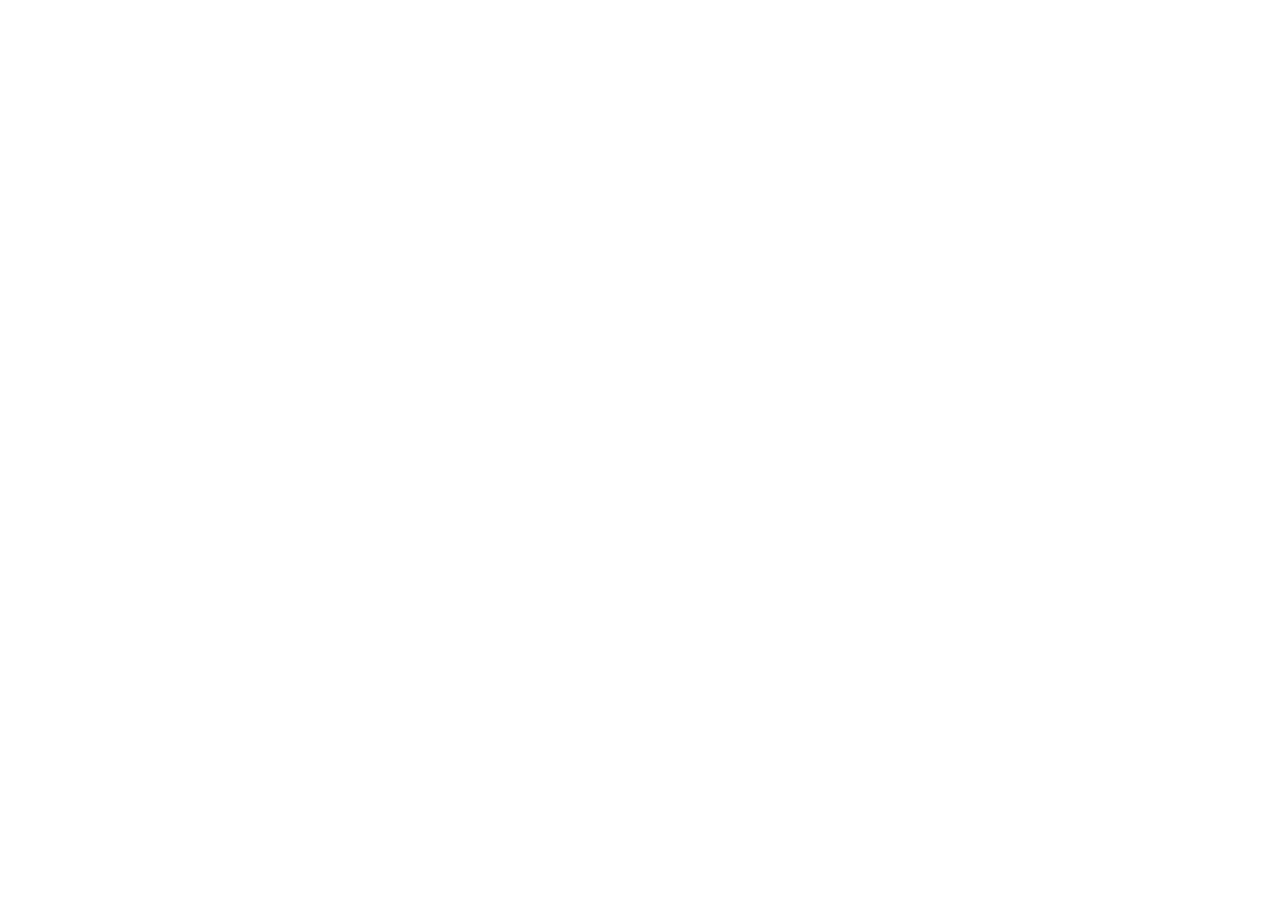
==== pets.html @ b19da433 "feat: file for main sheet" ====
<!DOCTYPE html>
<html lang="en">

<head>
  <meta charset="UTF-8">
  <meta name="viewport" content="width=device-width, initial-scale=1.0">
  <link rel="stylesheet" href="pets.css">
  <title>Cozy House</title>
</head>

<body>

</body>

</html>
---- pets.css ----
* {
  padding: 0;
  margin: 0;
  box-sizing: border-box;
}

a,
button,
.card-size-dec,
.contact a,
.footer-icons-container a,
.wishing-button-container,
.timer-button-container,
.gifts-card-main-text,
.header-nav-list a,
.burger-container,
.slide-card-box {
  transition: all 0.3s cubic-bezier(0.4, 0, 0.2, 1);
}

h2 {
  font-weight: 400;
}

html {
  scroll-behavior: smooth;
}

:root {
  --xwite: #F6F6F6;
  --xgray: #CDCDCD;
  --xdark-gray: #545454;
  --xblack: #292929;
  --kind-ligh: #FDDCC4;
  --kind-dark: #F1CDB3;
  --xradial: radial-gradient(#5B483A, #262425);
  --georgia: Georgia sans-serif;
  --arial: Arial sans-serif;
}
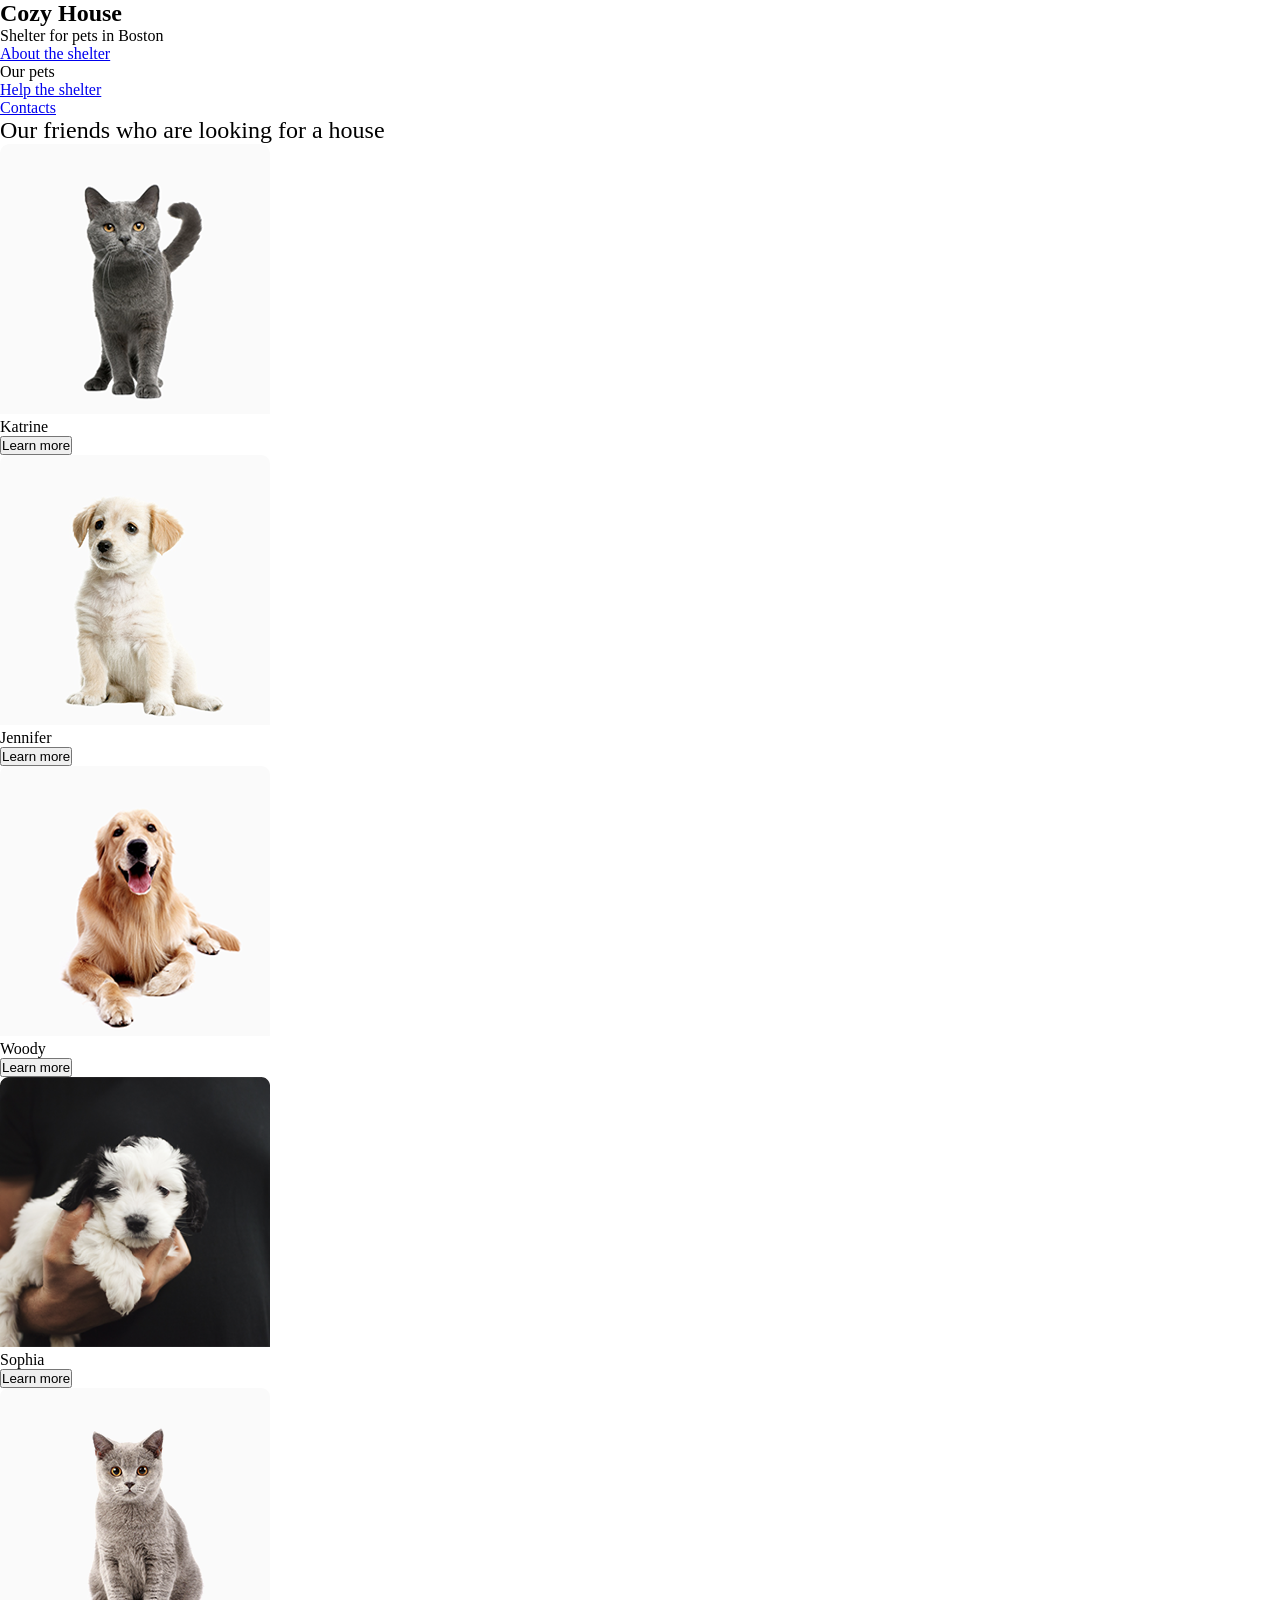
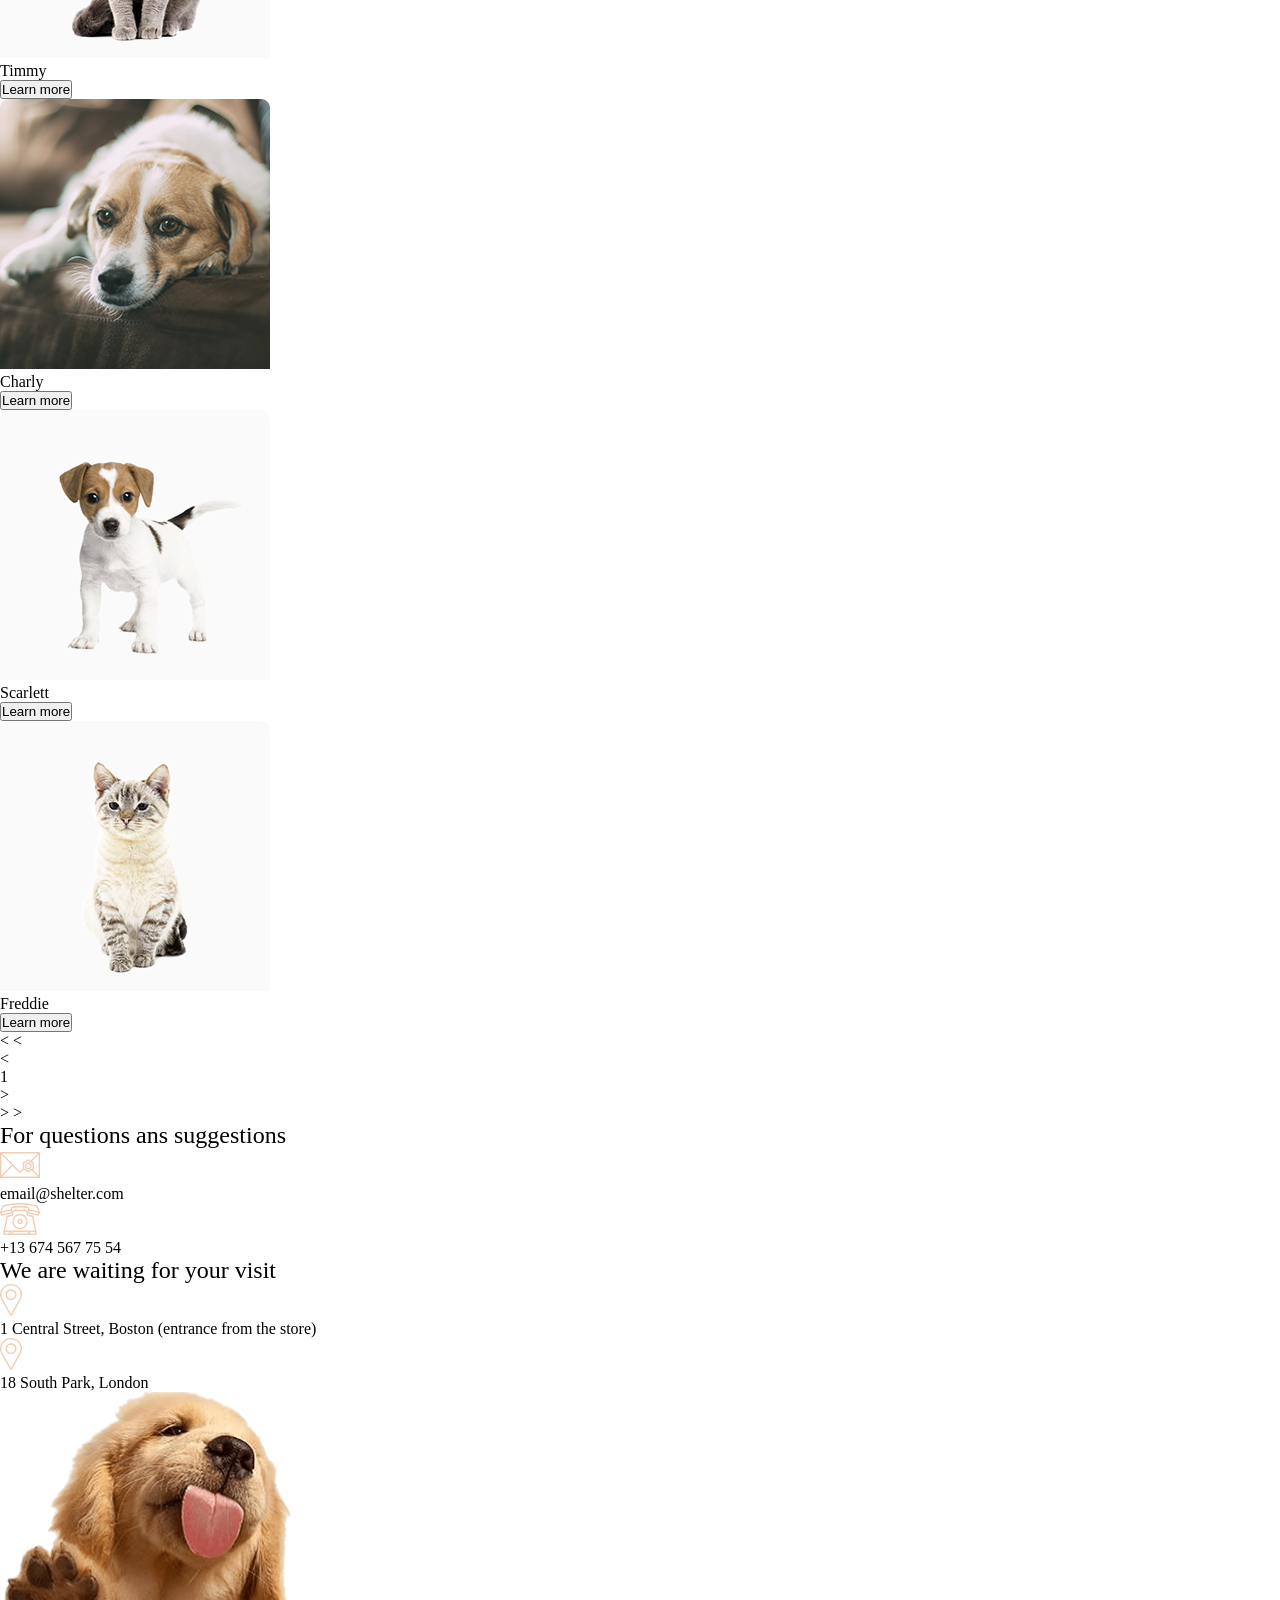
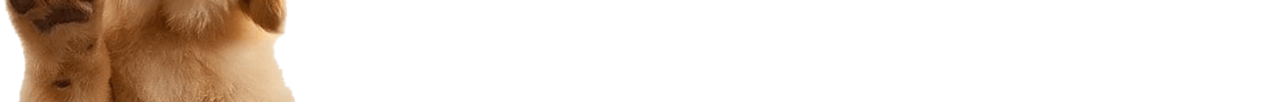
==== commit 46c09851: "feat: completed all the sheet for pets" ====
--- a/pets.html
+++ b/pets.html
@@ -9,7 +9,233 @@
 </head>
 
 <body>
-
+  <header class="header">
+    <section class="header-top">
+      <div class="header-text-container">
+        <div class="relative-container">  
+          <h1>Cozy House</h1>
+          <a href="index.html" class="overlay-link"></a>
+        </div>
+        <p>Shelter for pets in Boston</p>
+      </div>
+
+      <div class="header-list-container">
+        <ul>
+          <li><a href="index.html#about">About the shelter</a></li>
+          <li class="selected-list"><a>Our pets</a></li>
+          <li><a href="index.html#help">Help the shelter</a></li>
+          <li><a href="#contacts">Contacts</a></li>
+        </ul>
+      </div>
+    </section>
+  </header>
+
+  <main class="main">
+    <div class="main-flex-container">
+      <div class="main-header-container">
+        <h2>Our friends who 
+are looking for a house</h2>
+      </div>
+
+      <div class="main-grid-container">
+        <div class="looking-cards-block" id="Katrine">
+            <div class="looking-cards-block-img-container">
+              <img src="src/img/pets-katrine.png" alt="a cute cat">
+            </div>
+
+            <div class="looking-cards-block-name-container">
+              <p>Katrine</p>
+            </div>
+
+            <div class="looking-cards-block-button-container">
+              <button class="looking-cards-block-button white-button">Learn more</button>
+            </div>
+          </div>
+
+          <div class="looking-cards-block" id="Jennifer">
+            <div class="looking-cards-block-img-container">
+              <img src="src/img/pets-jennifer.png" alt="a cute white puppy">
+            </div>
+
+            <div class="looking-cards-block-name-container">
+              <p>Jennifer</p>
+            </div>
+
+            <div class="looking-cards-block-button-container">
+              <button class="looking-cards-block-button white-button">Learn more</button>
+            </div>
+          </div>
+
+          <div class="looking-cards-block" id="Woody">
+            <div class="looking-cards-block-img-container">
+              <img src="src/img/pets-woody.png" alt="a cute golden dog">
+            </div>
+
+            <div class="looking-cards-block-name-container">
+              <p>Woody</p>
+            </div>
+
+            <div class="looking-cards-block-button-container">
+              <button class="looking-cards-block-button white-button">Learn more</button>
+            </div>
+          </div>
+
+          <div class="looking-cards-block" id="Sophia">
+            <div class="looking-cards-block-img-container">
+              <img src="src/img/sophia.png" alt="a cute dog">
+            </div>
+
+            <div class="looking-cards-block-name-container">
+              <p>Sophia</p>
+            </div>
+
+            <div class="looking-cards-block-button-container">
+              <button class="looking-cards-block-button white-button">Learn more</button>
+            </div>
+          </div>
+
+          <div class="looking-cards-block" id="Timmy">
+            <div class="looking-cards-block-img-container">
+              <img src="src/img/timmy.png" alt="a cute gray cat">
+            </div>
+
+            <div class="looking-cards-block-name-container">
+              <p>Timmy</p>
+            </div>
+
+            <div class="looking-cards-block-button-container">
+              <button class="looking-cards-block-button white-button">Learn more</button>
+            </div>
+          </div>
+
+          <div class="looking-cards-block" id="Charly">
+            <div class="looking-cards-block-img-container">
+              <img src="src/img/charly.png" alt="a cute dog lying in a bed">
+            </div>
+
+            <div class="looking-cards-block-name-container">
+              <p>Charly</p>
+            </div>
+
+            <div class="looking-cards-block-button-container">
+              <button class="looking-cards-block-button white-button">Learn more</button>
+            </div>
+          </div>
+
+          <div class="looking-cards-block" id="Scarlett">
+            <div class="looking-cards-block-img-container">
+              <img src="src/img/scarlet.png" alt="a cute puppy">
+            </div>
+
+            <div class="looking-cards-block-name-container">
+              <p>Scarlett</p>
+            </div>
+
+            <div class="looking-cards-block-button-container">
+              <button class="looking-cards-block-button white-button">Learn more</button>
+            </div>
+          </div>
+
+          <div class="looking-cards-block" id="Freddie">
+            <div class="looking-cards-block-img-container">
+              <img src="src/img/freddie.png" alt="a cute bright kitten">
+            </div>
+
+            <div class="looking-cards-block-name-container">
+              <p>Freddie</p>
+            </div>
+
+            <div class="looking-cards-block-button-container">
+              <button class="looking-cards-block-button white-button">Learn more</button>
+            </div>
+          </div>
+      </div>
+
+      <div class="main-buttons-container">
+        <div class="main-button main-button-double-left inactive-nav">
+          &lt; &lt;
+        </div>
+
+        <div class="main-button main-button-left inactive-nav">
+          &lt;
+        </div>
+
+        <div class="sheet-number">
+          1
+        </div>
+
+        <div class="main-button main-button-right active-nav">
+          &gt;
+        </div>
+
+        <div class="main-button main-button-double-right active-nav">
+          &gt; &gt;
+        </div>
+      </div>
+    </div>
+  </main>
+
+  <footer class="footer" id="contacts">
+    <div class="footer-questions-container">
+      <div class="footer-questions-header-container">
+        <h2>For questions ans suggestions</h2>
+      </div>
+
+      <div class="footer-questions-email-conatiner relative-container">
+        <div class="footer-questions-email-img-container">
+          <img src="src/img/icon-email.svg" alt="an icon of an envelope">
+        </div>
+
+        <div class="footer-questions-email-text-container">
+          <p>email@shelter.com</p>
+        </div>
+        <a href="mailto:email@shelter.com" class="overlay-link"></a>
+      </div>
+
+      <div class="footer-questions-phone-conatiner relative-container">
+        <div class="footer-questions-phone-img-container">
+          <img src="src/img/icon-phone.svg" alt="an icon of a telephone">
+        </div>
+
+        <div class="footer-questions-email-text-container">
+          <p>+13 674 567 75 54</p>
+        </div>
+        <a href="tel:+136745677554" class="overlay-link"></a>
+      </div>
+    </div>
+
+    <div class="footer-location-container">
+      <div class="footer-location-header-container">
+        <h2>We are waiting for your visit</h2>
+      </div>
+
+      <div class="footer-location-line-container relative-container">
+        <div class="footer-location-line-img-container">
+          <img src="src/img/icon-marker.svg" alt="an icon of a point of the map">
+        </div>
+
+        <div class="footer-location-line-text-container">
+          <p>1 Central Street, Boston (entrance from the store)</p>
+        </div>
+        <a href="https://maps.google.com/?q=1+Central+Street,+Boston,+MA" class="overlay-link"></a>
+      </div>
+
+      <div class="footer-location-line-container relative-container">
+        <div class="footer-location-line-img-container">
+          <img src="src/img/icon-marker.svg" alt="an icon of a point of the map">
+        </div>
+
+        <div class="footer-location-line-text-container">
+          <p>18 South Park, London</p>
+        </div>
+        <a href="https://maps.google.com/?q=18+South+Park,+London" class="overlay-link"></a>
+      </div>
+    </div>
+
+    <div class="footer-main-img-container">
+      <img src="src/img/footer-puppy.png" alt="a really cute golden puppy with his tongue">
+    </div>
+  </footer>
 </body>
 
 </html>
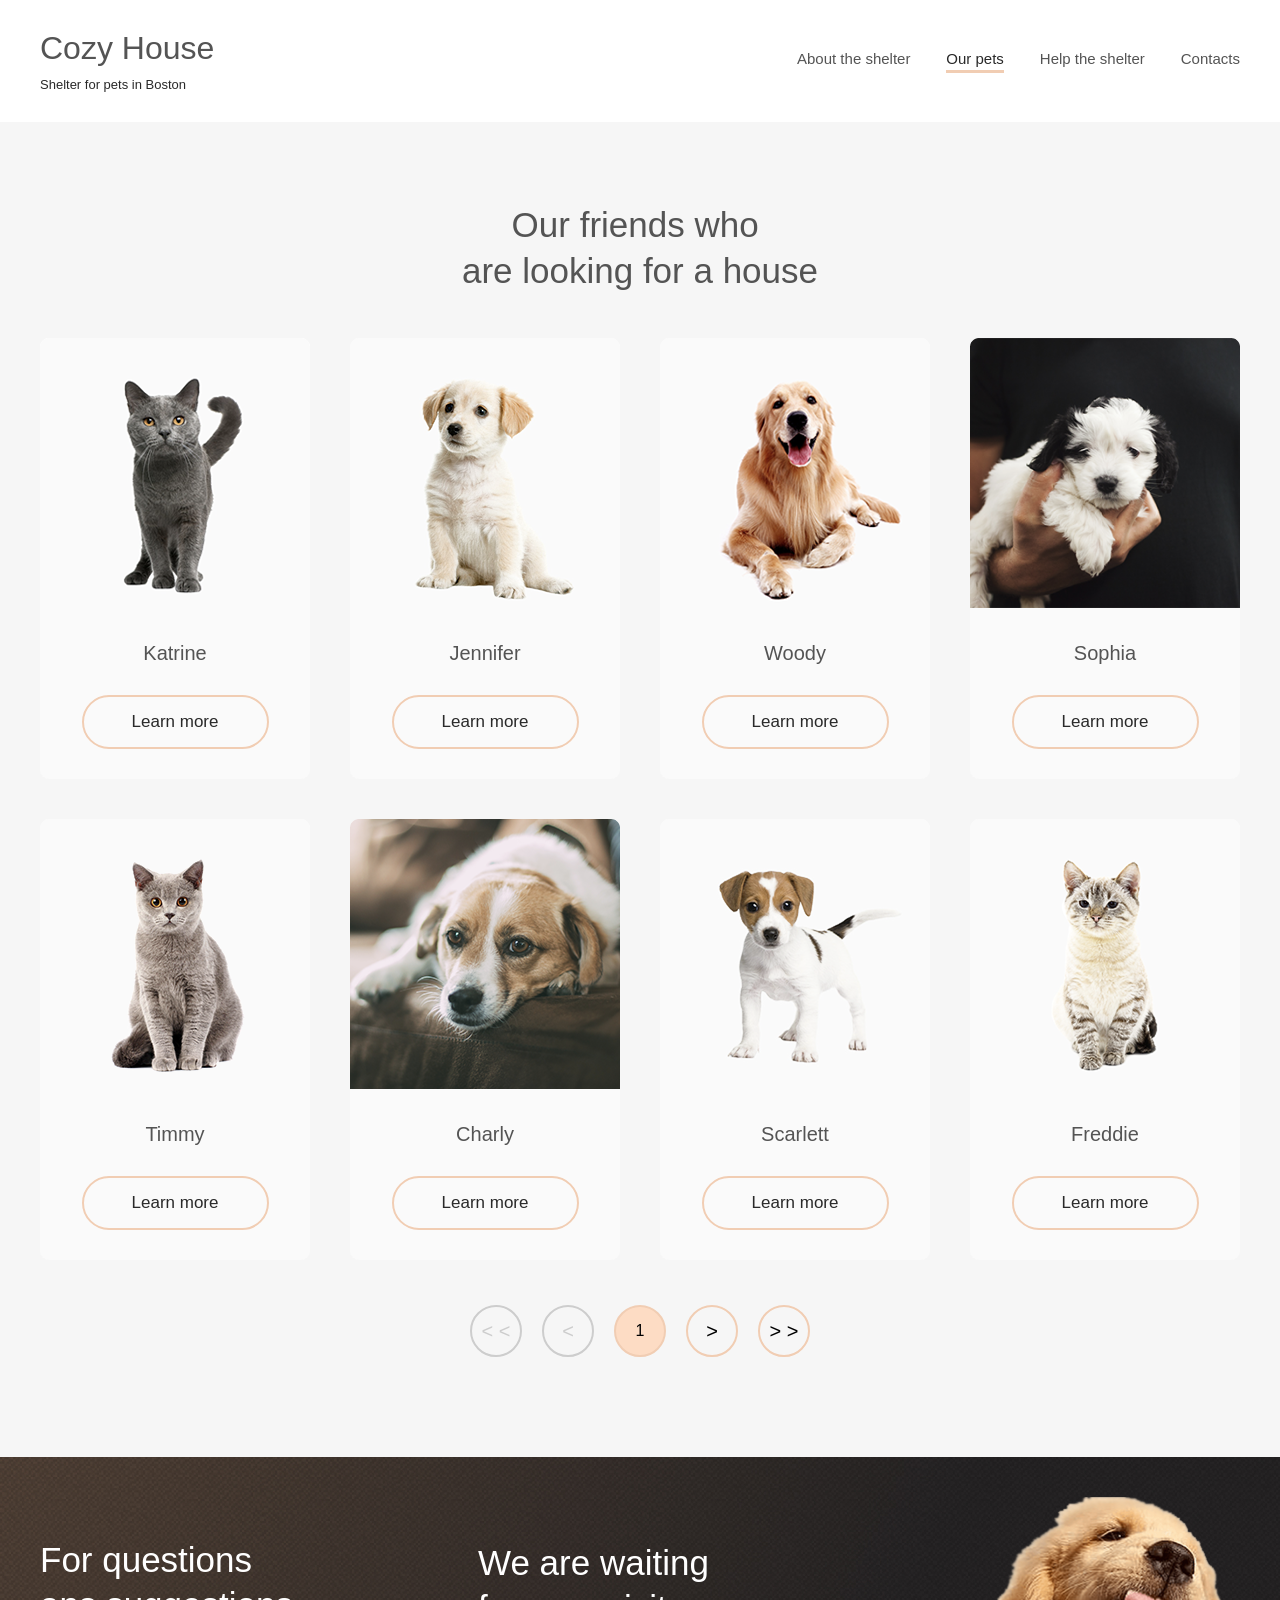
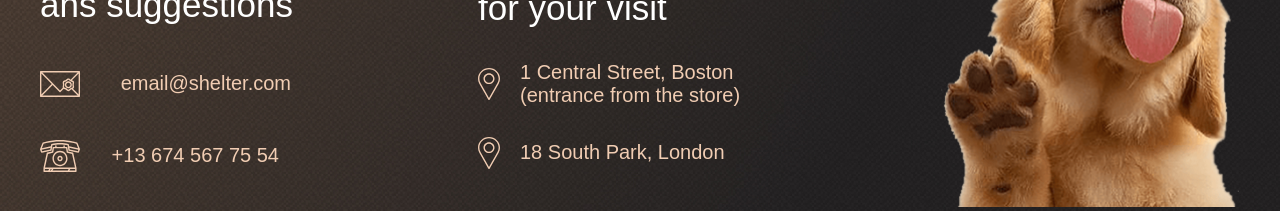
==== commit eb8db13c: "feat: added a favicon" ====
--- a/pets.html
+++ b/pets.html
@@ -5,6 +5,7 @@
   <meta charset="UTF-8">
   <meta name="viewport" content="width=device-width, initial-scale=1.0">
   <link rel="stylesheet" href="pets.css">
+  <link rel="icon" href="src/img/favicon.png" type="image/png">
   <title>Cozy House</title>
 </head>
 
--- a/pets.css
+++ b/pets.css
@@ -2,6 +2,31 @@
   padding: 0;
   margin: 0;
   box-sizing: border-box;
+}
+
+ul,
+ol {
+  list-style: none;
+  margin: 0;
+  padding: 0;
+}
+
+button {
+  background: none;
+  border: none;
+  padding: 0;
+  margin: 0;
+  font: inherit;
+  color: inherit;
+  cursor: pointer;
+  outline: none;
+}
+
+a {
+  text-decoration: none;
+  color: inherit;
+  background-color: transparent;
+  cursor: pointer;
 }
 
 a,
@@ -24,6 +49,7 @@
 
 html {
   scroll-behavior: smooth;
+  background-color: #e5e5e5;
 }
 
 :root {
@@ -34,6 +60,408 @@
   --kind-ligh: #FDDCC4;
   --kind-dark: #F1CDB3;
   --xradial: radial-gradient(#5B483A, #262425);
-  --georgia: Georgia sans-serif;
-  --arial: Arial sans-serif;
+  --georgia: Georgia, sans-serif;
+  --arial: Arial, sans-serif;
+  --side-padding: 0px 40px;
+}
+
+@media (hover:hover){
+  .header-list-container li:hover {
+    color: #292929;
+    font-weight: 500;
+  }
+
+  .looking-cards-block-button-container:hover {
+    background-color: #FDDCC4;
+    cursor: pointer;
+  }
+
+  .active-nav:hover {
+    cursor: pointer;
+    background-color: #FDDCC4;
+  }
+
+  .sheet-number:hover {
+    background-color: #FAFAFA;
+    cursor: pointer;
+  }
+
+  .inactive-nav {
+    pointer-events: none;
+  }
+}
+
+body {
+  max-width: 1280px;
+  width: 100%;
+  font-family: var(--arial);
+  background-color: #fff;
+}
+
+h1 {
+  font-family: var(--georgia);
+  color: #545454;
+  font-size: 32px;
+  letter-spacing: 6%;
+  font-weight: 400;
+  margin-bottom: 10px;
+}
+
+html {
+  display: flex;
+  justify-content: center;
+}
+
+.header-text-container p {
+  color: #292929;
+  font-size: 13px;
+  letter-spacing: 10%;
+  font-weight: 400;
+}
+
+header {
+  background-color: #FFFFFF;
+  padding: 30px 40px 0 40px;
+}
+
+.header-top {
+  display: flex;
+  justify-content: space-between;
+  align-items: center;
+  margin-bottom: 30px;
+}
+
+.header-list-container {
+  max-width: 443px;
+  width: 100%;
+  font-size: 15px;
+  font-weight: 400;
+}
+
+.header-list-container ul {
+  display: flex;
+  justify-content: space-between;
+  color: #545454;
+}
+
+.header-list-container li {
+  padding-bottom: 3px;
+}
+
+.selected-list {
+  color: #292929;
+  border-bottom: 3px solid #F1CDB3;
+  pointer-events: none;
+  cursor: default;
+}
+
+.main {
+  background-color: #F6F6F6;
+  padding: 80px 40px 100px 40px;
+}
+
+.main-header-container {
+  max-width: 400px;
+  width: 100%;
+}
+
+.main-header-container h2{
+  white-space: pre;
+  font-weight: 400;
+  text-align: center;
+  color: #545454;
+  font-family: var(--georgia);
+  font-size: 35px;
+  line-height: 130%;
+  letter-spacing: 6%;
+}
+
+.main-flex-container {
+  display: flex;
+  flex-direction: column;
+  align-items: center;
+  gap: 45px;
+}
+
+.main-grid-container {
+  display: grid;
+  grid-template-columns: repeat(4, 1fr);
+  gap: 40px;
+}
+
+.looking {
+  background-color: #FAFAFA;
+  padding: 80px 40px 100px 40px;
+  display: flex;
+  flex-direction: column;
+  align-items: center;
+  gap: 60px;
+}
+
+.looking-header-container {
+  max-width: 400px;
+  width: 100%;
+  text-align: center;
+}
+
+.looking-header-container h2 {
+  white-space: pre;
+  color: #545454;
+  font-size: 35px;
+  line-height: 130%;
+  letter-spacing: 6%;
+  font-family: var(--georgia);
+}
+
+.looking-cards-container {
+  max-width: 1200px;
+  width: 100%;
+  display: flex;
+  justify-content: space-between;
+  align-items: center;
+}
+
+.looking-cards-outer-flex {
+  display: flex;
+  gap: 90px;
+}
+
+
+
+.looking-cards-block {
+  border-radius: 9px;
+  background-color: #FAFAFA;
+  max-width: 270px;
+  width: 100%;
+  display: flex;
+  align-items: center;
+  flex-direction: column;
+  gap: 30px;
+}
+
+
+
+.looking-cards-block-name-container p {
+  color: #545454;
+  font-size: 20px;
+  letter-spacing: 6%;
+  font-family: var(--georgia);
+}
+
+.looking-cards-block-button-container {
+  padding: 15px 0;
+  margin-bottom: 30px;
+  max-width: 187px;
+  width: 100%;
+  display: flex;
+  justify-content: center;
+  align-items: center;
+  border-radius: 100px;
+  border: 2px solid #F1CDB3;
+  transition: 0.5s;
+}
+
+.looking-cards-block-button {
+  color: #292929;
+  font-size: 17px;
+  font-family: var(--georgia);
+  letter-spacing: 6%;
+}
+
+
+
+.looking-main-button-container {
+  max-width: 261px;
+  width: 100%;
+  padding: 15px 0;
+  display: flex;
+  justify-content: center;
+  background-color: #F1CDB3;
+  border-radius: 100px;
+}
+
+.looking-main-button {
+  color: #292929;
+  font-size: 17px;
+  letter-spacing: 6%;
+  font-family: var(--georgia);
+}
+
+.main-buttons-container { 
+  max-width: 340px;
+  width: 100%;
+  display: flex;
+  align-items: center;
+  justify-content: space-between;
+}
+
+.sheet-number {
+  display: flex;
+  align-items: center;
+  justify-content: center;
+  width: 52px;
+  height: 52px;
+  border-radius: 50%;
+  background-color: #FDDCC4;
+  border: 2px solid #F1CDB3;
+  transition: 0.5s;
+}
+.main-button { }
+.main-button-double-left { }
+.main-button-left { }
+.main-button-right { }
+.main-button-double-right { }
+
+
+.footer {
+  background: url('src/img/header.jpg') no-repeat center / cover;
+  padding: 40px 40px 0 40px;
+  display: flex;
+  justify-content: space-between;
+  align-items: center;
+}
+
+.footer-questions-container {
+  max-width: 278px;
+  width: 100%;
+  display: flex;
+  flex-direction: column;
+  gap: 40px;
+}
+
+.footer-questions-header-container h2 {
+  color: #FFFFFF;
+  font-size: 35px;
+  font-family: var(--georgia);
+  line-height: 130%;
+  letter-spacing: 6%;
+}
+
+.footer-questions-email-conatiner {
+  max-width: 251px;
+  width: 100%;
+  display: flex;
+  justify-content: space-between;
+  align-items: center;
+}
+
+.footer-questions-email-img-container {
+  display: flex;
+  align-items: center;
+  max-width: 40px;
+  width: 100%;
+}
+
+.footer-questions-email-text-container p {
+  color: #F1CDB3;
+  font-size: 20px;
+  font-family: var(--georgia);
+  letter-spacing: 6%;
+}
+
+.footer-questions-phone-conatiner {
+  display: flex;
+  justify-content: space-between;
+  align-items: center;
+  max-width: 239px;
+  width: 100%;
+}
+
+.footer-questions-phone-img-container {
+  display: flex;
+  align-items: center;
+  max-width: 40px;
+  width: 100%;
+}
+
+.footer-location-container {
+  max-width: 302px;
+  width: 100%;
+  display: flex;
+  flex-direction: column;
+  gap: 30px;
+}
+
+.footer-location-header-container {
+  max-width: 270px;
+  width: 100%;
+}
+
+.footer-location-header-container h2{
+  color: #FFFFFF;
+  font-size: 35px;
+  font-family: var(--georgia);
+  line-height: 130%;
+  letter-spacing: 6%;
+}
+
+.footer-location-line-container {
+  display: flex;
+  justify-content: space-between;
+  align-items: center;
+}
+
+.footer-location-line-img-container {
+  min-width: 22px;
+  width: 100%;
+  display: flex;
+  align-items: center;
+}
+
+.footer-location-line-text-container {
+  min-width: 260px;
+  width: 100%;
+}
+
+.footer-location-line-text-container p{
+  color: #F1CDB3;
+  font-family: var(--georgia);
+  font-size: 20px;
+  line-height: 115%;
+  letter-spacing: 6%;
+}
+
+.relative-container {
+  position: relative;
+}
+
+.overlay-link {
+  position: absolute;
+  display: block;
+  width: 100%;
+  height: 100%;
+  top: 0;
+  left: 0;
+  border-radius: 100px;
+}
+
+.active-nav {
+  display: flex;
+  justify-content: center;
+  align-items: center;
+  width: 52px;
+  height: 52px;
+  border: 2px solid #F1CDB3;
+  border-radius: 50%;
+  transition: 0.5s;
+  font-size: 20px;
+  font-family: var(--georgia);
+  letter-spacing: 6%;
+  text-align: center;
+}
+
+.inactive-nav {
+  display: flex;
+  justify-content: center;
+  align-items: center;
+  width: 52px;
+  height: 52px;
+  border: 2px solid #CDCDCD;
+  border-radius: 50%;
+  transition: 0.5s;
+  font-size: 20px;
+  font-family: var(--georgia);
+  letter-spacing: 6%;
+  text-align: center;
+  color: #CDCDCD
 }
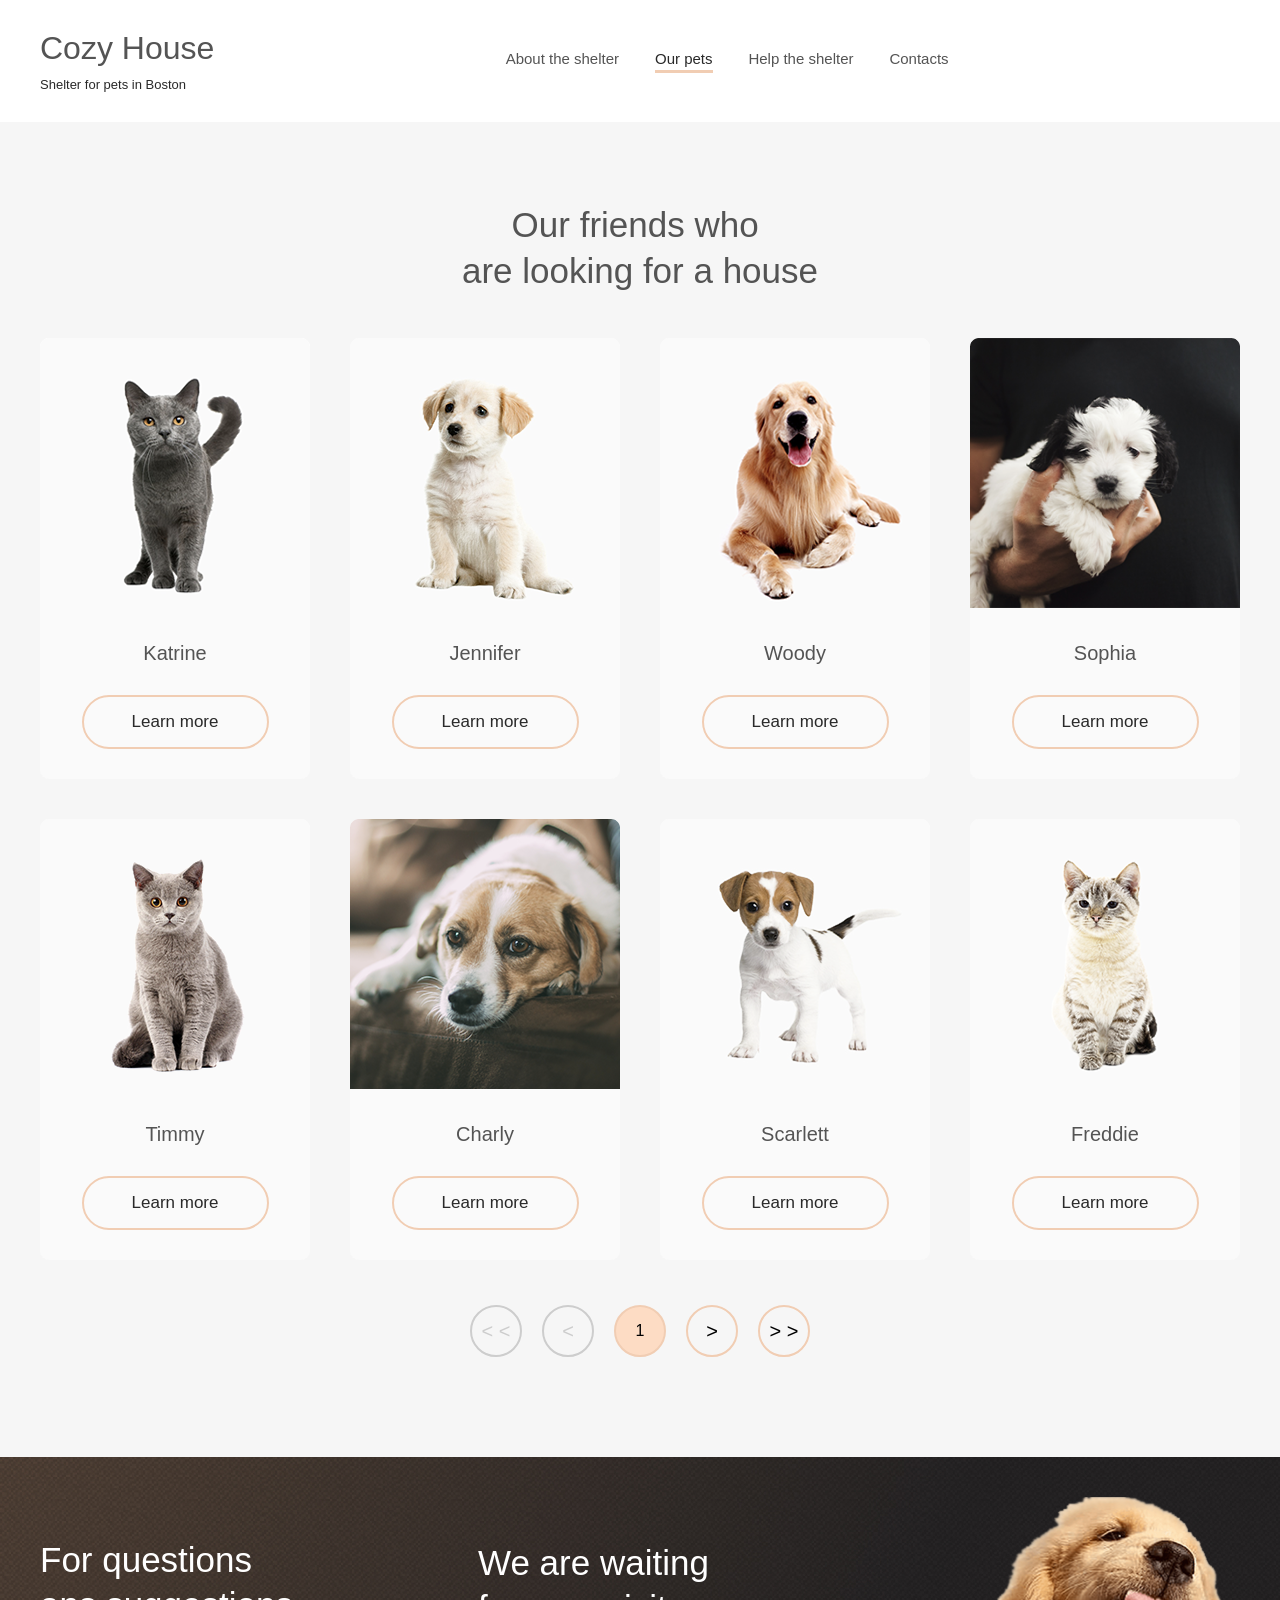
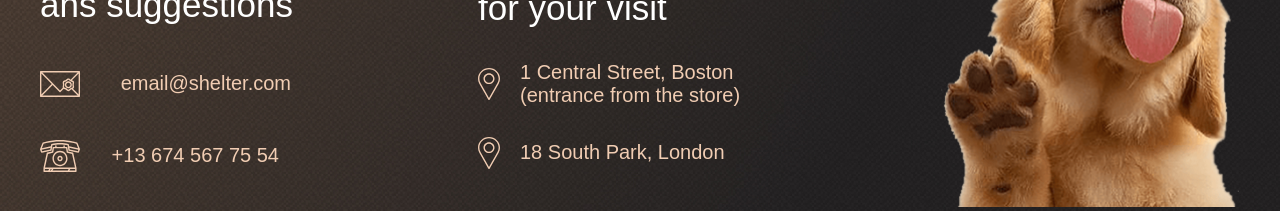
==== commit 29009c29: "feat: added some elements" ====
--- a/pets.html
+++ b/pets.html
@@ -28,6 +28,12 @@
           <li><a href="#contacts">Contacts</a></li>
         </ul>
       </div>
+
+      <div class="burger-container">
+        <span></span>
+        <span></span>
+        <span></span>
+      </div>
     </section>
   </header>
 
@@ -40,116 +46,116 @@
 
       <div class="main-grid-container">
         <div class="looking-cards-block" id="Katrine">
-            <div class="looking-cards-block-img-container">
-              <img src="src/img/pets-katrine.png" alt="a cute cat">
-            </div>
-
-            <div class="looking-cards-block-name-container">
-              <p>Katrine</p>
-            </div>
-
-            <div class="looking-cards-block-button-container">
-              <button class="looking-cards-block-button white-button">Learn more</button>
-            </div>
-          </div>
-
-          <div class="looking-cards-block" id="Jennifer">
-            <div class="looking-cards-block-img-container">
-              <img src="src/img/pets-jennifer.png" alt="a cute white puppy">
-            </div>
-
-            <div class="looking-cards-block-name-container">
-              <p>Jennifer</p>
-            </div>
-
-            <div class="looking-cards-block-button-container">
-              <button class="looking-cards-block-button white-button">Learn more</button>
-            </div>
-          </div>
-
-          <div class="looking-cards-block" id="Woody">
-            <div class="looking-cards-block-img-container">
-              <img src="src/img/pets-woody.png" alt="a cute golden dog">
-            </div>
-
-            <div class="looking-cards-block-name-container">
-              <p>Woody</p>
-            </div>
-
-            <div class="looking-cards-block-button-container">
-              <button class="looking-cards-block-button white-button">Learn more</button>
-            </div>
-          </div>
-
-          <div class="looking-cards-block" id="Sophia">
-            <div class="looking-cards-block-img-container">
-              <img src="src/img/sophia.png" alt="a cute dog">
-            </div>
-
-            <div class="looking-cards-block-name-container">
-              <p>Sophia</p>
-            </div>
-
-            <div class="looking-cards-block-button-container">
-              <button class="looking-cards-block-button white-button">Learn more</button>
-            </div>
-          </div>
-
-          <div class="looking-cards-block" id="Timmy">
-            <div class="looking-cards-block-img-container">
-              <img src="src/img/timmy.png" alt="a cute gray cat">
-            </div>
-
-            <div class="looking-cards-block-name-container">
-              <p>Timmy</p>
-            </div>
-
-            <div class="looking-cards-block-button-container">
-              <button class="looking-cards-block-button white-button">Learn more</button>
-            </div>
-          </div>
-
-          <div class="looking-cards-block" id="Charly">
-            <div class="looking-cards-block-img-container">
-              <img src="src/img/charly.png" alt="a cute dog lying in a bed">
-            </div>
-
-            <div class="looking-cards-block-name-container">
-              <p>Charly</p>
-            </div>
-
-            <div class="looking-cards-block-button-container">
-              <button class="looking-cards-block-button white-button">Learn more</button>
-            </div>
-          </div>
-
-          <div class="looking-cards-block" id="Scarlett">
-            <div class="looking-cards-block-img-container">
-              <img src="src/img/scarlet.png" alt="a cute puppy">
-            </div>
-
-            <div class="looking-cards-block-name-container">
-              <p>Scarlett</p>
-            </div>
-
-            <div class="looking-cards-block-button-container">
-              <button class="looking-cards-block-button white-button">Learn more</button>
-            </div>
-          </div>
-
-          <div class="looking-cards-block" id="Freddie">
-            <div class="looking-cards-block-img-container">
-              <img src="src/img/freddie.png" alt="a cute bright kitten">
-            </div>
-
-            <div class="looking-cards-block-name-container">
-              <p>Freddie</p>
-            </div>
-
-            <div class="looking-cards-block-button-container">
-              <button class="looking-cards-block-button white-button">Learn more</button>
-            </div>
-          </div>
+          <div class="looking-cards-block-img-container">
+            <img src="src/img/pets-katrine.png" alt="a cute cat">
+          </div>
+
+          <div class="looking-cards-block-name-container">
+            <p>Katrine</p>
+          </div>
+
+          <div class="looking-cards-block-button-container">
+            <button class="looking-cards-block-button white-button">Learn more</button>
+          </div>
+        </div>
+
+        <div class="looking-cards-block" id="Jennifer">
+          <div class="looking-cards-block-img-container">
+            <img src="src/img/pets-jennifer.png" alt="a cute white puppy">
+          </div>
+
+          <div class="looking-cards-block-name-container">
+            <p>Jennifer</p>
+          </div>
+
+          <div class="looking-cards-block-button-container">
+            <button class="looking-cards-block-button white-button">Learn more</button>
+          </div>
+        </div>
+
+        <div class="looking-cards-block" id="Woody">
+          <div class="looking-cards-block-img-container">
+            <img src="src/img/pets-woody.png" alt="a cute golden dog">
+          </div>
+
+          <div class="looking-cards-block-name-container">
+            <p>Woody</p>
+          </div>
+
+          <div class="looking-cards-block-button-container">
+            <button class="looking-cards-block-button white-button">Learn more</button>
+          </div>
+        </div>
+
+        <div class="looking-cards-block" id="Sophia">
+          <div class="looking-cards-block-img-container">
+            <img src="src/img/sophia.png" alt="a cute dog">
+          </div>
+
+          <div class="looking-cards-block-name-container">
+            <p>Sophia</p>
+          </div>
+
+          <div class="looking-cards-block-button-container">
+            <button class="looking-cards-block-button white-button">Learn more</button>
+          </div>
+        </div>
+
+        <div class="looking-cards-block" id="Timmy">
+          <div class="looking-cards-block-img-container">
+            <img src="src/img/timmy.png" alt="a cute gray cat">
+          </div>
+
+          <div class="looking-cards-block-name-container">
+            <p>Timmy</p>
+          </div>
+
+          <div class="looking-cards-block-button-container">
+            <button class="looking-cards-block-button white-button">Learn more</button>
+          </div>
+        </div>
+
+        <div class="looking-cards-block" id="Charly">
+          <div class="looking-cards-block-img-container">
+            <img src="src/img/charly.png" alt="a cute dog lying in a bed">
+          </div>
+
+          <div class="looking-cards-block-name-container">
+            <p>Charly</p>
+          </div>
+
+          <div class="looking-cards-block-button-container">
+            <button class="looking-cards-block-button white-button">Learn more</button>
+          </div>
+        </div>
+
+        <div class="looking-cards-block" id="Scarlett">
+          <div class="looking-cards-block-img-container">
+            <img src="src/img/scarlet.png" alt="a cute puppy">
+          </div>
+
+          <div class="looking-cards-block-name-container">
+            <p>Scarlett</p>
+          </div>
+
+          <div class="looking-cards-block-button-container">
+            <button class="looking-cards-block-button white-button">Learn more</button>
+          </div>
+        </div>
+
+        <div class="looking-cards-block" id="Freddie">
+          <div class="looking-cards-block-img-container">
+            <img src="src/img/freddie.png" alt="a cute bright kitten">
+          </div>
+
+          <div class="looking-cards-block-name-container">
+            <p>Freddie</p>
+          </div>
+
+          <div class="looking-cards-block-button-container">
+            <button class="looking-cards-block-button white-button">Learn more</button>
+          </div>
+        </div>
       </div>
 
       <div class="main-buttons-container">
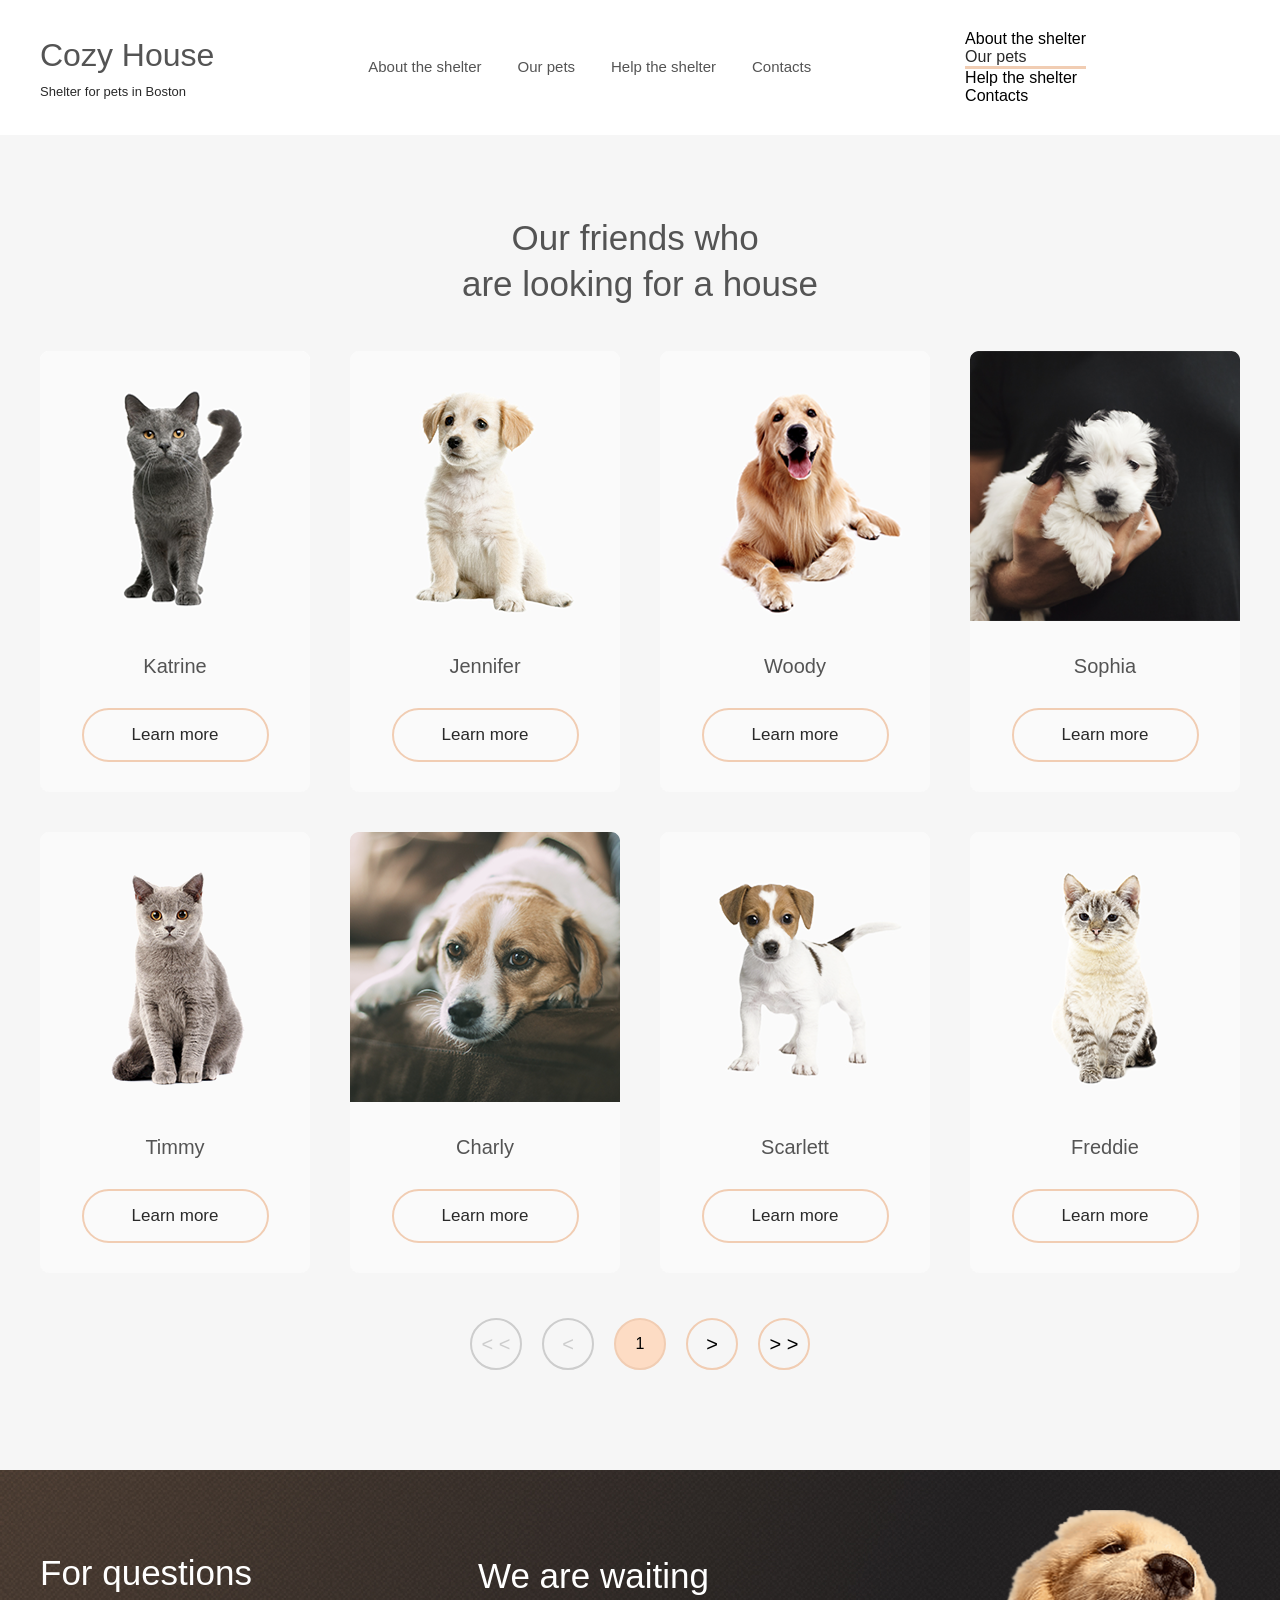
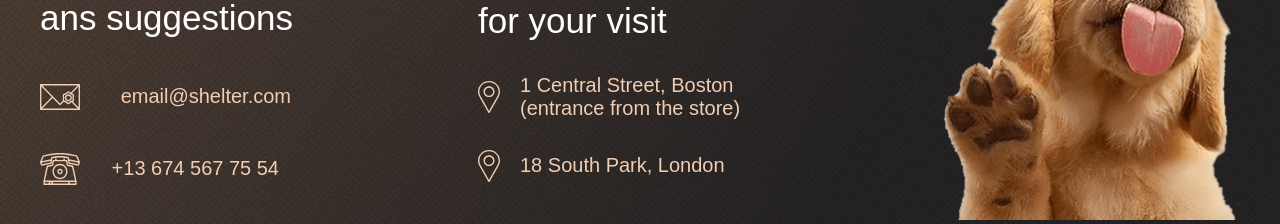
==== commit e4f61823: "feat: added some classes for interactive" ====
--- a/pets.html
+++ b/pets.html
@@ -23,7 +23,7 @@
       <div class="header-list-container">
         <ul>
           <li><a href="index.html#about">About the shelter</a></li>
-          <li class="selected-list"><a>Our pets</a></li>
+          <li class="selected-text"><a>Our pets</a></li>
           <li><a href="index.html#help">Help the shelter</a></li>
           <li><a href="#contacts">Contacts</a></li>
         </ul>
@@ -34,6 +34,17 @@
         <span></span>
         <span></span>
       </div>
+
+      <div class="burger-menu">
+        <ul>
+          <li><a href="index.html#about">About the shelter</a></li>
+          <li class="selected-list">Our pets</li>
+          <li><a href="index.html#help">Help the shelter</a></li>
+          <li><a href="#contacts">Contacts</a></li>
+        </ul>
+      </div>
+
+      <div class="overlay z-index0"></div>
     </section>
   </header>
 
@@ -243,6 +254,7 @@
       <img src="src/img/footer-puppy.png" alt="a really cute golden puppy with his tongue">
     </div>
   </footer>
+  <script src="pets.js"></script>
 </body>
 
 </html>
--- a/pets.css
+++ b/pets.css
@@ -155,6 +155,71 @@
   cursor: default;
 }
 
+.burger-container {
+  display: none;
+  width: 30px;
+  flex-direction: column;
+  gap: 10px;
+}
+
+.burger-container span {
+  display: block;
+  width: 100%;
+  height: 2px;
+  background-color: #000000;
+}
+
+@media (max-width: 810px) {
+  .header-top {
+    margin-bottom: 60px;
+  }
+
+  .header-bottom {
+    flex-direction: column;
+    gap: 100px;
+  }
+
+  .header-img-container {
+    max-width: 569px;
+    width: 100%;
+    align-self: flex-end;
+  }
+
+  .header-article-button-container {
+    align-self: center;
+  }
+}
+
+@media (max-width: 732px) {
+  .header-list-container {
+    display: none;
+  }
+
+  .burger-container {
+    display: flex;
+  }
+}
+
+@media (max-width: 384px) {
+  .header {
+    padding: 30px 20px 0 20px;
+  }
+
+  .header-article {
+    align-items: center;
+  }
+
+  .header-article-header-text-container h2 {
+    font-size: 25px;
+    text-align: center;
+  }
+
+  .header-article-main-text p {
+    text-align: center;
+  }
+
+}
+
 .main {
   background-color: #F6F6F6;
   padding: 80px 40px 100px 40px;
@@ -227,7 +292,6 @@
 }
 
 
-
 .looking-cards-block {
   border-radius: 9px;
   background-color: #FAFAFA;
@@ -239,8 +303,6 @@
   gap: 30px;
 }
 
-
-
 .looking-cards-block-name-container p {
   color: #545454;
   font-size: 20px;
@@ -267,8 +329,6 @@
   font-family: var(--georgia);
   letter-spacing: 6%;
 }
-
-
 
 .looking-main-button-container {
   max-width: 261px;
@@ -306,12 +366,46 @@
   border: 2px solid #F1CDB3;
   transition: 0.5s;
 }
-.main-button { }
-.main-button-double-left { }
-.main-button-left { }
-.main-button-right { }
-.main-button-double-right { }
-
+
+@media (max-width: 1235px) {
+  .main-grid-container {
+    grid-template-columns: repeat(3, 1fr);
+  }
+}
+
+@media (max-width: 922px) {
+  .main-grid-container {
+    grid-template-columns: 1fr 1fr;
+  }
+
+  .main-grid-container > :nth-child(7),
+  .main-grid-container > :nth-child(8) {
+    display: none;
+  }
+}
+
+@media (max-width: 610px) {
+  .main-grid-container {
+    grid-template-columns: 1fr;
+  }
+
+  .main-grid-container > :nth-child(4),
+  .main-grid-container > :nth-child(5),
+  .main-grid-container > :nth-child(6) {
+    display: none;
+  }
+}
+
+@media (max-width: 496px) {
+  .main {
+    padding: 42px 10px;
+  }
+
+  .main-header-container h2 {
+    font-size: 25px;
+    white-space: normal;
+  }
+}
 
 .footer {
   background: url('src/img/header.jpg') no-repeat center / cover;
@@ -464,4 +558,43 @@
   letter-spacing: 6%;
   text-align: center;
   color: #CDCDCD
+}
+
+@media (max-width: 996px) {
+  .footer {
+    flex-wrap: wrap;
+    row-gap: 65px;
+  }
+
+  .footer-main-img-container {
+    margin: 0 auto;
+  }  
+}
+
+@media (max-width: 700px) {
+  .footer {
+    flex-direction: column;
+    align-items: center;
+    padding: 40px 10px 0 10px;
+  }
+
+  .footer-questions-header-container h2 {
+    font-size: 25px;
+    text-align: center;
+  }
+
+  .footer-location-header-container h2 {
+    font-size: 25px;
+    text-align: center;
+  }
+
+  .footer-main-img-container {
+    max-width: 260px;
+    width: 100%;
+  }
+
+  .footer-main-img-container img {
+    width: 100%;
+  }
+
 }
